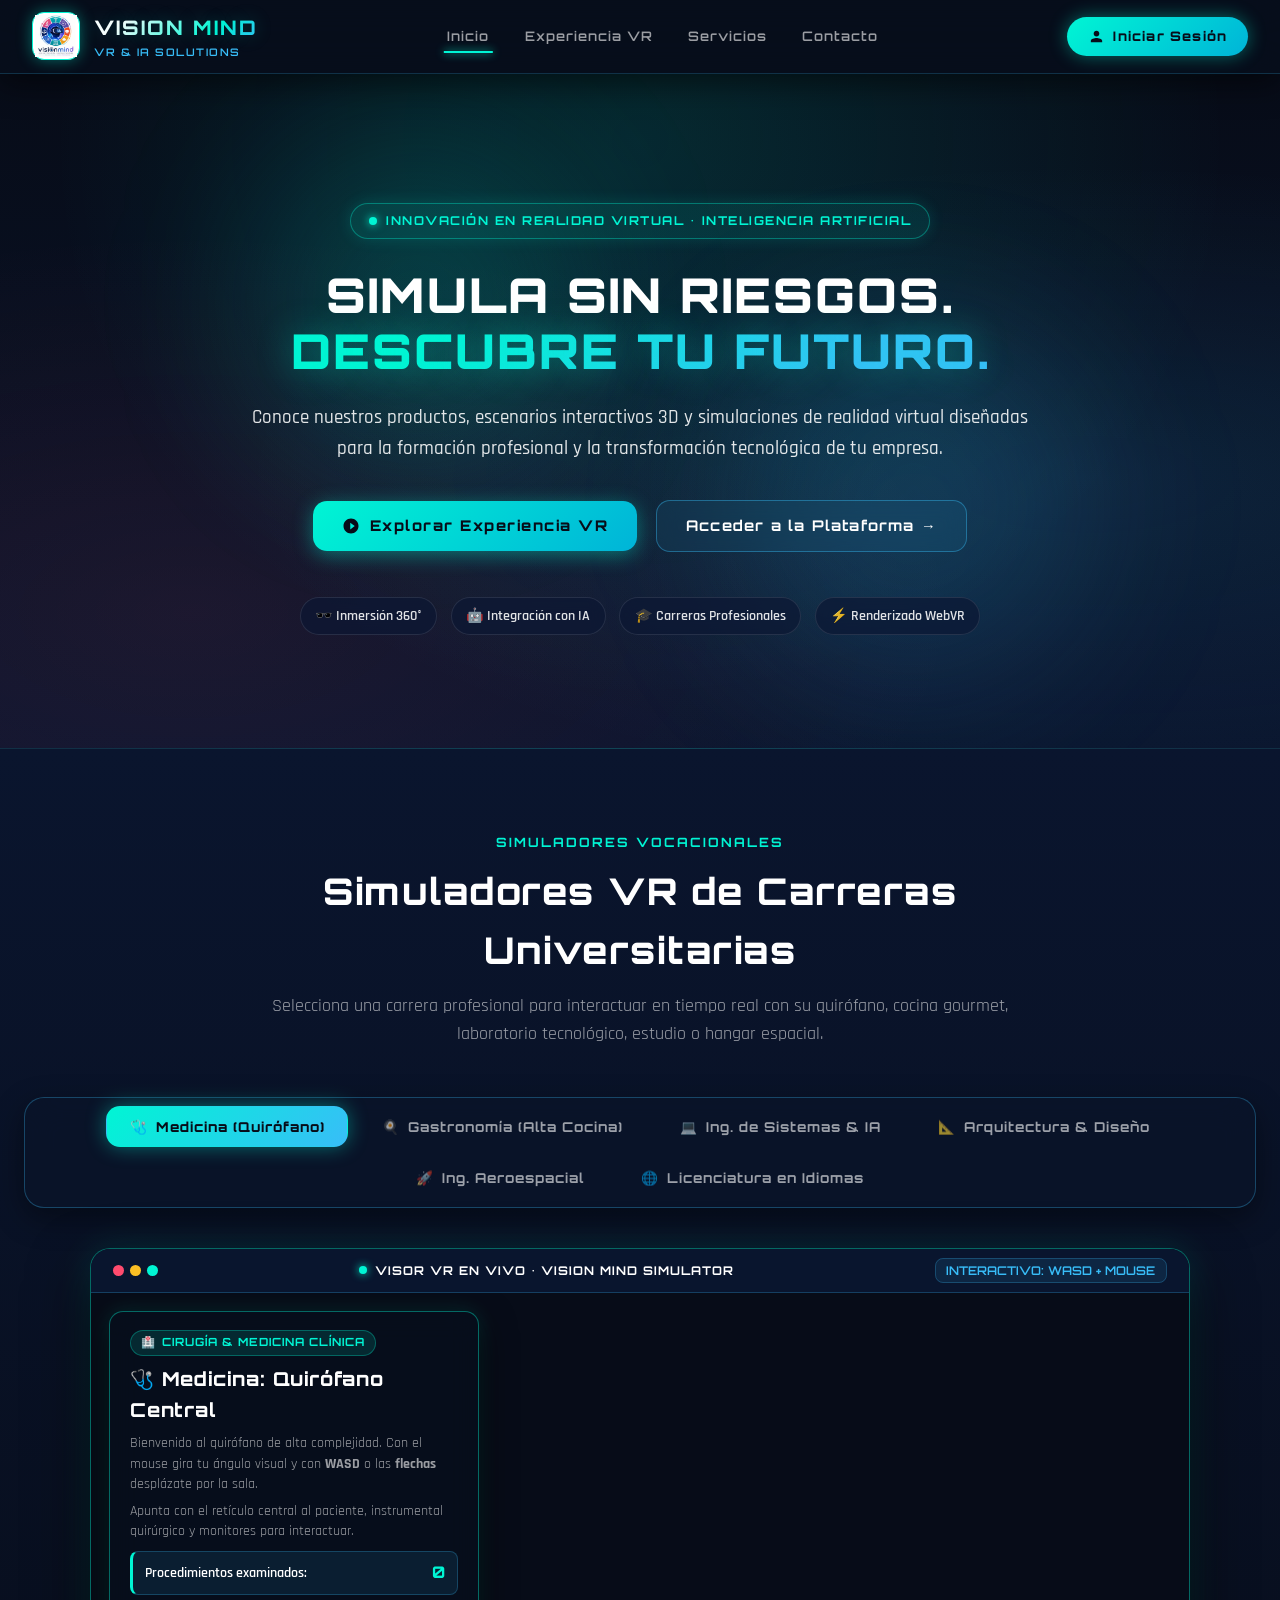
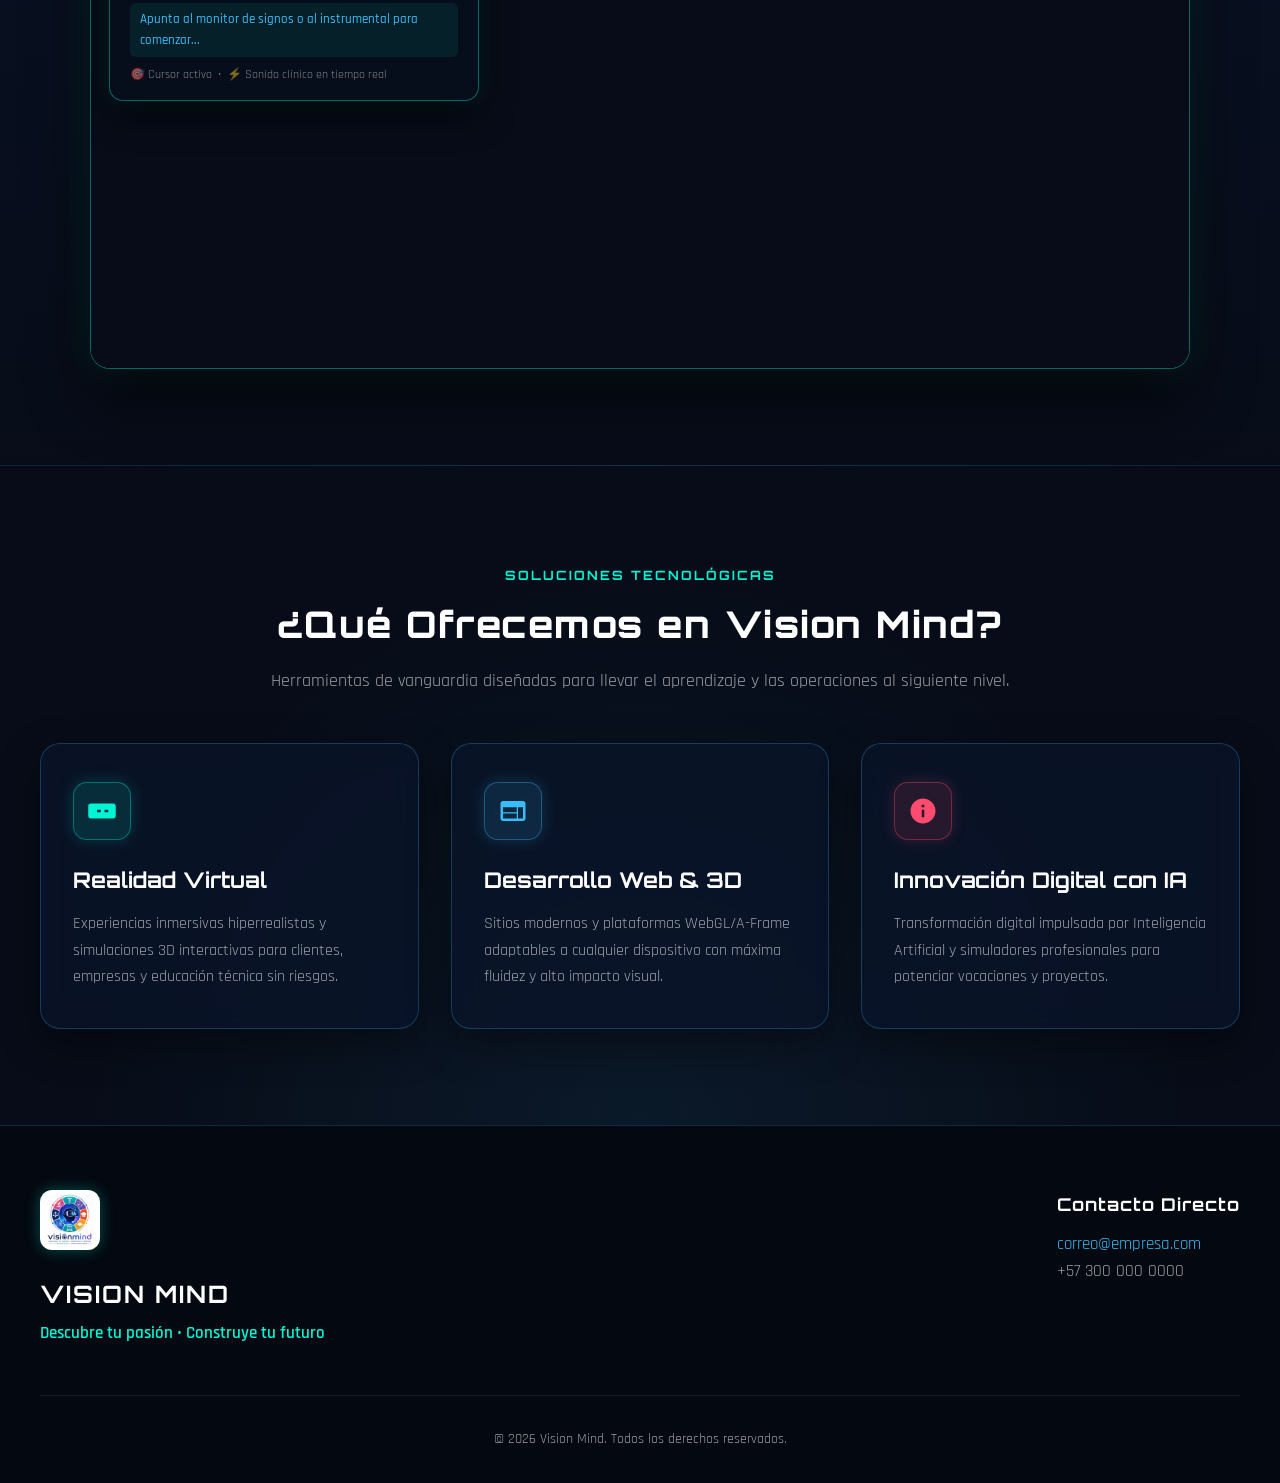
==== index.html @ ce86c636 "public" ====
<!DOCTYPE html>
<html lang="es">
<head>
  <meta charset="UTF-8">
  <meta name="viewport" content="width=device-width, initial-scale=1.0">
  <title>Vision Mind | Realidad Virtual & Soluciones Inmersivas</title>
  
  <link rel="icon" type="image/png" href="img/vision_mind_logo.png">
  <link rel="stylesheet" href="style.css">
  <script src="https://aframe.io/releases/1.5.0/aframe.min.js"></script>
  <script src="script.js" defer></script>
</head>
<body>

  <!-- Barra de Navegación y Encabezado Futurista -->
  <header class="main-header">
    <div class="nav-container">
      <!-- Identidad Corporativa -->
      <a href="#inicio" class="brand-link">
        <div class="logo-wrapper">
          <img src="img/vision_mind_logo.png" alt="Logo Vision Mind" class="header-logo">
        </div>
        <div class="brand-text">
          <span class="brand-name">VISION MIND</span>
          <span class="brand-sub">VR &amp; IA SOLUTIONS</span>
        </div>
      </a>

      <!-- Menú de Navegación -->
      <nav class="nav-menu">
        <a href="#inicio" class="nav-link active">Inicio</a>
        <a href="#vr" class="nav-link">Experiencia VR</a>
        <a href="#servicios" class="nav-link">Servicios</a>
        <a href="#contacto" class="nav-link">Contacto</a>
      </nav>

      <!-- Botón de Acceso -->
      <div class="nav-actions">
        <a href="login.html" class="btn-login-cta">
          <svg width="17" height="17" fill="currentColor" viewBox="0 0 24 24">
            <path d="M12 12c2.21 0 4-1.79 4-4s-1.79-4-4-4-4 1.79-4 4 1.79 4 4 4zm0 2c-2.67 0-8 1.34-8 4v2h16v-2c0-2.66-5.33-4-8-4z"/>
          </svg>
          Iniciar Sesión
        </a>
      </div>
    </div>
  </header>

  <!-- Sección Hero / Bienvenida Futurista -->
  <section class="hero" id="inicio">
    <div class="hero-glow-blob blob-1"></div>
    <div class="hero-glow-blob blob-2"></div>
    
    <div class="hero-content">
      <div class="hero-badge">
        <span class="badge-dot"></span>
        INNOVACIÓN EN REALIDAD VIRTUAL &bull; INTELIGENCIA ARTIFICIAL
      </div>
      
      <h1 class="hero-title">
        SIMULA SIN RIESGOS.<br>
        <span class="text-gradient">DESCUBRE TU FUTURO.</span>
      </h1>
      
      <p class="hero-desc">
        Conoce nuestros productos, escenarios interactivos 3D y simulaciones de realidad virtual diseñadas para la formación profesional y la transformación tecnológica de tu empresa.
      </p>

      <div class="hero-actions">
        <a href="#vr" class="btn-hero-primary">
          <svg width="18" height="18" fill="currentColor" viewBox="0 0 24 24">
            <path d="M12 2C6.48 2 2 6.48 2 12s4.48 10 10 10 10-4.48 10-10S17.52 2 12 2zm-1 14.5v-9l6 4.5-6 4.5z"/>
          </svg>
          Explorar Experiencia VR
        </a>
        <a href="login.html" class="btn-hero-secondary">
          Acceder a la Plataforma &rarr;
        </a>
      </div>

      <div class="hero-features-chips">
        <span class="chip">🕶️ Inmersión 360°</span>
        <span class="chip">🤖 Integración con IA</span>
        <span class="chip">🎓 Carreras Profesionales</span>
        <span class="chip">⚡ Renderizado WebVR</span>
      </div>
    </div>
  </section>

  <!-- Sección de Experiencia VR, Pestañas y Visor -->
  <section class="vr-section" id="vr">
    <div class="section-header">
      <span class="section-tag">SIMULADORES VOCACIONALES</span>
      <h2 class="section-title">Simuladores VR de Carreras Universitarias</h2>
      <p class="section-desc">Selecciona una carrera profesional para interactuar en tiempo real con su quirófano, cocina gourmet, laboratorio tecnológico, estudio o hangar espacial.</p>
    </div>

    <!-- Pestañas de Navegación 3D por Carrera -->
    <div class="tabs-container">
      <div class="tabs" role="tablist">
        <button class="tab-btn active" onclick="cargarTab('medicina.html', this)">
          <span>🩺</span> Medicina (Quirófano)
        </button>
        <button class="tab-btn" onclick="cargarTab('gastronomia.html', this)">
          <span>🍳</span> Gastronomía (Alta Cocina)
        </button>
        <button class="tab-btn" onclick="cargarTab('sistemas.html', this)">
          <span>💻</span> Ing. de Sistemas &amp; IA
        </button>
        <button class="tab-btn" onclick="cargarTab('arquitectura.html', this)">
          <span>📐</span> Arquitectura &amp; Diseño
        </button>
        <button class="tab-btn" onclick="cargarTab('aeroespacial.html', this)">
          <span>🚀</span> Ing. Aeroespacial
        </button>
        <button class="tab-btn" onclick="cargarTab('idiomas.html', this)">
          <span>🌐</span> Licenciatura en Idiomas
        </button>
      </div>
    </div>

    <!-- Marco Tecnológico del Visor VR -->
    <div class="visor-wrapper">
      <div class="visor-topbar">
        <div class="visor-dots">
          <span class="dot dot-red"></span>
          <span class="dot dot-yellow"></span>
          <span class="dot dot-green"></span>
        </div>
        <div class="visor-title">
          <span class="live-indicator"></span>
          VISOR VR EN VIVO &bull; VISION MIND SIMULATOR
        </div>
        <div class="visor-controls">
          <span class="visor-badge">INTERACTIVO: WASD + MOUSE</span>
        </div>
      </div>
      <iframe id="visor" src="medicina.html" title="Simulador VR de Carreras Profesionales - Vision Mind"></iframe>
    </div>
  </section>

  <!-- Sección de Servicios -->
  <section class="servicios" id="servicios">
    <div class="section-header">
      <span class="section-tag">SOLUCIONES TECNOLÓGICAS</span>
      <h2 class="section-title">¿Qué Ofrecemos en Vision Mind?</h2>
      <p class="section-desc">Herramientas de vanguardia diseñadas para llevar el aprendizaje y las operaciones al siguiente nivel.</p>
    </div>

    <div class="cards-grid">
      <div class="service-card">
        <div class="card-icon-frame icon-aguamarina">
          <svg viewBox="0 0 24 24" width="30" height="30" fill="currentColor">
            <path d="M21 6H3c-1.1 0-2 .9-2 2v8c0 1.1.9 2 2 2h18c1.1 0 2-.9 2-2V8c0-1.1-.9-2-2-2zm-10 7H8v-2h3v2zm6 0h-3v-2h3v2z"/>
          </svg>
        </div>
        <h3>Realidad Virtual</h3>
        <p>Experiencias inmersivas hiperrealistas y simulaciones 3D interactivas para clientes, empresas y educación técnica sin riesgos.</p>
      </div>

      <div class="service-card">
        <div class="card-icon-frame icon-blue">
          <svg viewBox="0 0 24 24" width="30" height="30" fill="currentColor">
            <path d="M20 4H4c-1.1 0-1.99.9-1.99 2L2 18c0 1.1.9 2 2 2h16c1.1 0 2-.9 2-2V6c0-1.1-.9-2-2-2zm-5 14H4v-4h11v4zm0-5H4V9h11v4zm5 5h-4V9h4v9z"/>
          </svg>
        </div>
        <h3>Desarrollo Web &amp; 3D</h3>
        <p>Sitios modernos y plataformas WebGL/A-Frame adaptables a cualquier dispositivo con máxima fluidez y alto impacto visual.</p>
      </div>

      <div class="service-card">
        <div class="card-icon-frame icon-red">
          <svg viewBox="0 0 24 24" width="30" height="30" fill="currentColor">
            <path d="M12 2C6.48 2 2 6.48 2 12s4.48 10 10 10 10-4.48 10-10S17.52 2 12 2zm1 15h-2v-6h2v6zm0-8h-2V7h2v2z"/>
          </svg>
        </div>
        <h3>Innovación Digital con IA</h3>
        <p>Transformación digital impulsada por Inteligencia Artificial y simuladores profesionales para potenciar vocaciones y proyectos.</p>
      </div>
    </div>
  </section>

  <!-- Pie de Página (Footer) -->
  <footer id="contacto">
    <div class="footer-container">
      <div class="footer-brand">
        <img src="img/vision_mind_logo.png" alt="Logo Vision Mind" class="footer-logo">
        <h3>VISION MIND</h3>
        <p>Descubre tu pasión &bull; Construye tu futuro</p>
      </div>
      <div class="footer-contact">
        <h4>Contacto Directo</h4>
        <p><a href="mailto:correo@empresa.com">correo@empresa.com</a></p>
        <p>+57 300 000 0000</p>
      </div>
    </div>
    <div class="footer-bottom">
      <p>&copy; 2026 Vision Mind. Todos los derechos reservados.</p>
    </div>
  </footer>

</body>
</html>
---- style.css ----
/* ==========================================================================
   VISION MIND - MODERN FUTURISTIC MAIN STYLESHEET
   Paleta: Verde Aguamarina (#00f5d4), Azulito Clarito (#38bdf8), 
           Blanco Puro (#ffffff), Rojito Neón (#ff4b6e)
   ========================================================================== */

@import url('https://fonts.googleapis.com/css2?family=Orbitron:wght@400;600;700;900&family=Rajdhani:wght@400;500;600;700&display=swap');

:root {
  /* Paleta requerida */
  --aguamarina: #00f5d4;
  --aguamarina-glow: rgba(0, 245, 212, 0.4);
  --aguamarina-subtle: rgba(0, 245, 212, 0.12);

  --azul-clarito: #38bdf8;
  --azul-glow: rgba(56, 189, 248, 0.4);
  --azul-subtle: rgba(56, 189, 248, 0.12);

  --blanco: #ffffff;
  --blanco-trans: rgba(255, 255, 255, 0.88);
  --blanco-dim: rgba(255, 255, 255, 0.6);

  --rojito: #ff4b6e;
  --rojito-glow: rgba(255, 75, 110, 0.4);

  /* Fondos Cyber-Dark */
  --bg-deep: #070c18;
  --bg-darker: #040810;
  --bg-surface: rgba(10, 20, 42, 0.75);
  --bg-card: rgba(12, 24, 52, 0.65);
  --border-card: rgba(56, 189, 248, 0.25);

  /* Tipografías */
  --font-cyber: 'Orbitron', -apple-system, sans-serif;
  --font-body: 'Rajdhani', -apple-system, sans-serif;

  --radius-sm: 8px;
  --radius-md: 14px;
  --radius-lg: 20px;
  --radius-full: 9999px;

  --transition-normal: 0.3s cubic-bezier(0.16, 1, 0.3, 1);
}

/* Reset y Base */
*, *::before, *::after {
  margin: 0;
  padding: 0;
  box-sizing: border-box;
}

html {
  scroll-behavior: smooth;
}

body {
  background-color: var(--bg-deep);
  color: var(--blanco-trans);
  font-family: var(--font-body);
  font-size: 1.05rem;
  line-height: 1.6;
  overflow-x: hidden;
  position: relative;
}

/* ==========================================================================
   1. BARRA DE NAVEGACIÓN Y CABECERA UNIFICADA
   ========================================================================== */
.main-header {
  position: sticky;
  top: 0;
  left: 0;
  width: 100%;
  z-index: 1000;
  background: rgba(7, 14, 28, 0.88);
  backdrop-filter: blur(18px);
  -webkit-backdrop-filter: blur(18px);
  border-bottom: 1px solid rgba(56, 189, 248, 0.2);
  box-shadow: 0 10px 30px rgba(0, 0, 0, 0.5);
  padding: 0.75rem 2rem;
  transition: var(--transition-normal);
}

.nav-container {
  max-width: 1350px;
  margin: 0 auto;
  display: flex;
  justify-content: space-between;
  align-items: center;
  gap: 1.5rem;
}

/* Identidad de Marca (Izquierda) */
.brand-link {
  display: flex;
  align-items: center;
  gap: 0.9rem;
  text-decoration: none;
  transition: var(--transition-normal);
}

.brand-link:hover {
  transform: translateY(-1px);
}

.logo-wrapper {
  position: relative;
  width: 48px;
  height: 48px;
  background: #ffffff;
  border-radius: 12px;
  padding: 2px;
  display: flex;
  align-items: center;
  justify-content: center;
  border: 1.5px solid var(--aguamarina);
  box-shadow: 0 0 15px var(--aguamarina-glow);
}

.header-logo {
  width: 100%;
  height: 100%;
  object-fit: contain;
}

.brand-text {
  display: flex;
  flex-direction: column;
}

.brand-name {
  font-family: var(--font-cyber);
  font-size: 1.25rem;
  font-weight: 800;
  letter-spacing: 2px;
  background: linear-gradient(135deg, var(--blanco) 20%, var(--aguamarina) 70%, var(--azul-clarito) 100%);
  -webkit-background-clip: text;
  -webkit-text-fill-color: transparent;
  text-shadow: 0 0 18px rgba(0, 245, 212, 0.25);
}

.brand-sub {
  font-family: var(--font-cyber);
  font-size: 0.65rem;
  font-weight: 600;
  letter-spacing: 1.5px;
  color: var(--azul-clarito);
}

/* Enlaces de Navegación (Centro) */
.nav-menu {
  display: flex;
  align-items: center;
  gap: 1.8rem;
}

.nav-link {
  color: var(--blanco-dim);
  text-decoration: none;
  font-family: var(--font-cyber);
  font-size: 0.82rem;
  font-weight: 600;
  letter-spacing: 1px;
  padding: 0.4rem 0.2rem;
  position: relative;
  transition: var(--transition-normal);
}

.nav-link::after {
  content: '';
  position: absolute;
  bottom: 0;
  left: 50%;
  width: 0%;
  height: 2px;
  background: var(--aguamarina);
  box-shadow: 0 0 8px var(--aguamarina);
  transition: var(--transition-normal);
  transform: translateX(-50%);
}

.nav-link:hover {
  color: var(--blanco);
}

.nav-link:hover::after,
.nav-link.active::after {
  width: 100%;
}

/* Botón CTA Iniciar Sesión (Derecha) */
.btn-login-cta {
  display: inline-flex;
  align-items: center;
  gap: 0.55rem;
  padding: 0.55rem 1.3rem;
  background: linear-gradient(135deg, var(--aguamarina) 0%, #00b4d8 100%);
  color: #070c18 !important;
  text-decoration: none;
  font-family: var(--font-cyber);
  font-size: 0.82rem;
  font-weight: 800;
  letter-spacing: 1.2px;
  border-radius: var(--radius-full);
  box-shadow: 0 0 18px var(--aguamarina-glow);
  transition: var(--transition-normal);
}

.btn-login-cta:hover {
  transform: translateY(-2px);
  background: #ffffff;
  box-shadow: 0 0 25px rgba(255, 255, 255, 0.7), 0 0 35px var(--aguamarina);
}

/* ==========================================================================
   2. SECCIÓN HERO FUTURISTA
   ========================================================================== */
.hero {
  position: relative;
  min-height: 75vh;
  display: flex;
  align-items: center;
  justify-content: center;
  text-align: center;
  padding: 5rem 1.5rem 4rem;
  background: 
    radial-gradient(ellipse at 50% 10%, rgba(0, 245, 212, 0.12) 0%, transparent 65%),
    radial-gradient(ellipse at 85% 60%, rgba(56, 189, 248, 0.1) 0%, transparent 55%),
    radial-gradient(ellipse at 15% 80%, rgba(255, 75, 110, 0.08) 0%, transparent 50%),
    linear-gradient(180deg, #070c18 0%, #0a152e 100%);
  overflow: hidden;
  border-bottom: 1px solid rgba(56, 189, 248, 0.2);
}

.hero-glow-blob {
  position: absolute;
  border-radius: 50%;
  filter: blur(80px);
  pointer-events: none;
  z-index: 1;
}

.blob-1 {
  width: 320px;
  height: 320px;
  background: rgba(0, 245, 212, 0.15);
  top: 10%;
  left: 20%;
}

.blob-2 {
  width: 350px;
  height: 350px;
  background: rgba(56, 189, 248, 0.15);
  bottom: 10%;
  right: 15%;
}

.hero-content {
  position: relative;
  z-index: 2;
  max-width: 950px;
  margin: 0 auto;
}

/* Badge Superior */
.hero-badge {
  display: inline-flex;
  align-items: center;
  gap: 0.6rem;
  padding: 0.45rem 1.1rem;
  background: rgba(0, 245, 212, 0.08);
  border: 1px solid rgba(0, 245, 212, 0.35);
  border-radius: var(--radius-full);
  color: var(--aguamarina);
  font-family: var(--font-cyber);
  font-size: 0.76rem;
  font-weight: 700;
  letter-spacing: 1.5px;
  margin-bottom: 1.75rem;
  box-shadow: 0 0 15px rgba(0, 245, 212, 0.15);
}

.badge-dot {
  width: 8px;
  height: 8px;
  background-color: var(--aguamarina);
  border-radius: 50%;
  box-shadow: 0 0 8px var(--aguamarina);
  animation: pulse-dot 1.8s infinite ease-in-out;
}

@keyframes pulse-dot {
  0%, 100% { opacity: 1; transform: scale(1); }
  50% { opacity: 0.4; transform: scale(0.75); }
}

/* Título y Texto Hero */
.hero-title {
  font-family: var(--font-cyber);
  font-size: 3rem;
  font-weight: 900;
  line-height: 1.18;
  letter-spacing: 2px;
  color: var(--blanco);
  margin-bottom: 1.4rem;
  text-transform: uppercase;
}

.text-gradient {
  background: linear-gradient(135deg, var(--aguamarina) 20%, var(--azul-clarito) 80%);
  -webkit-background-clip: text;
  -webkit-text-fill-color: transparent;
  text-shadow: 0 0 35px var(--aguamarina-glow);
}

.hero-desc {
  max-width: 780px;
  margin: 0 auto 2.2rem;
  color: var(--blanco-trans);
  font-size: 1.18rem;
  font-weight: 500;
  line-height: 1.65;
}

/* Botones de Acción Hero */
.hero-actions {
  display: flex;
  justify-content: center;
  align-items: center;
  gap: 1.2rem;
  margin-bottom: 2.8rem;
  flex-wrap: wrap;
}

.btn-hero-primary {
  display: inline-flex;
  align-items: center;
  gap: 0.6rem;
  padding: 0.85rem 1.8rem;
  background: linear-gradient(135deg, var(--aguamarina) 0%, #00b4d8 100%);
  color: #070c18;
  text-decoration: none;
  font-family: var(--font-cyber);
  font-size: 0.92rem;
  font-weight: 800;
  letter-spacing: 1.5px;
  border-radius: var(--radius-md);
  box-shadow: 0 4px 20px rgba(0, 245, 212, 0.4);
  transition: var(--transition-normal);
}

.btn-hero-primary:hover {
  transform: translateY(-3px);
  box-shadow: 0 8px 30px var(--aguamarina-glow);
  color: #040810;
}

.btn-hero-secondary {
  display: inline-flex;
  align-items: center;
  gap: 0.5rem;
  padding: 0.85rem 1.8rem;
  background: rgba(56, 189, 248, 0.08);
  border: 1px solid rgba(56, 189, 248, 0.4);
  color: var(--blanco);
  text-decoration: none;
  font-family: var(--font-cyber);
  font-size: 0.92rem;
  font-weight: 700;
  letter-spacing: 1.2px;
  border-radius: var(--radius-md);
  backdrop-filter: blur(10px);
  transition: var(--transition-normal);
}

.btn-hero-secondary:hover {
  background: rgba(56, 189, 248, 0.2);
  border-color: var(--aguamarina);
  color: var(--aguamarina);
  box-shadow: 0 0 20px var(--azul-glow);
  transform: translateY(-3px);
}

/* Chips / Etiquetas Destacadas */
.hero-features-chips {
  display: flex;
  justify-content: center;
  gap: 0.85rem;
  flex-wrap: wrap;
}

.chip {
  padding: 0.4rem 0.9rem;
  background: rgba(12, 24, 52, 0.7);
  border: 1px solid rgba(255, 255, 255, 0.1);
  border-radius: var(--radius-full);
  font-size: 0.88rem;
  font-weight: 600;
  color: var(--blanco-trans);
  backdrop-filter: blur(8px);
}

/* ==========================================================================
   3. SECCIÓN EXPERIENCIA VR, PESTAÑAS Y VISOR IFRAME
   ========================================================================== */
.vr-section {
  padding: 5rem 1.5rem 6rem;
  background: linear-gradient(180deg, #0a152e 0%, #070c18 100%);
  position: relative;
}

/* Encabezado Común de Secciones */
.section-header {
  text-align: center;
  max-width: 800px;
  margin: 0 auto 3rem;
}

.section-tag {
  display: inline-block;
  font-family: var(--font-cyber);
  font-size: 0.8rem;
  font-weight: 700;
  letter-spacing: 2px;
  color: var(--aguamarina);
  margin-bottom: 0.6rem;
}

.section-title {
  font-family: var(--font-cyber);
  font-size: 2.3rem;
  font-weight: 800;
  letter-spacing: 1.5px;
  color: var(--blanco);
  margin-bottom: 0.8rem;
}

.section-desc {
  color: var(--blanco-dim);
  font-size: 1.1rem;
}

/* Pestañas de Navegación 3D */
.tabs-container {
  display: flex;
  justify-content: center;
  margin-bottom: 2.5rem;
}

.tabs {
  display: flex;
  flex-wrap: wrap;
  justify-content: center;
  gap: 0.65rem;
  background: rgba(10, 20, 42, 0.85);
  backdrop-filter: blur(16px);
  padding: 0.5rem;
  border-radius: var(--radius-lg);
  border: 1px solid rgba(56, 189, 248, 0.3);
  box-shadow: 0 10px 30px rgba(0, 0, 0, 0.4);
}

.tabs button,
.tabs .tab-btn {
  display: inline-flex;
  align-items: center;
  gap: 0.5rem;
  padding: 0.7rem 1.4rem;
  border: 1px solid transparent;
  background: transparent;
  color: var(--blanco-dim);
  cursor: pointer;
  font-family: var(--font-cyber);
  font-size: 0.85rem;
  font-weight: 700;
  letter-spacing: 1px;
  border-radius: var(--radius-md);
  transition: var(--transition-normal);
}

.tabs button:hover,
.tabs .tab-btn:hover {
  color: var(--blanco);
  background: rgba(56, 189, 248, 0.12);
}

.tabs button.active,
.tabs .tab-btn.active {
  background: linear-gradient(135deg, var(--aguamarina) 0%, var(--azul-clarito) 100%);
  color: #070c18;
  font-weight: 800;
  box-shadow: 0 0 20px var(--aguamarina-glow);
}

/* Marco Tecnológico para el Visor VR */
.visor-wrapper {
  max-width: 1100px;
  margin: 0 auto;
  background: #060b17;
  border-radius: var(--radius-lg);
  border: 1px solid rgba(0, 245, 212, 0.4);
  box-shadow: 
    0 25px 60px rgba(0, 0, 0, 0.7),
    0 0 35px rgba(0, 245, 212, 0.15);
  overflow: hidden;
  position: relative;
}

.visor-topbar {
  display: flex;
  justify-content: space-between;
  align-items: center;
  padding: 0.75rem 1.4rem;
  background: rgba(10, 22, 48, 0.95);
  border-bottom: 1px solid rgba(56, 189, 248, 0.25);
  font-family: var(--font-cyber);
  font-size: 0.75rem;
}

.visor-dots {
  display: flex;
  gap: 6px;
}

.visor-dots .dot {
  width: 11px;
  height: 11px;
  border-radius: 50%;
}

.dot-red { background-color: var(--rojito); }
.dot-yellow { background-color: #fbbf24; }
.dot-green { background-color: var(--aguamarina); }

.visor-title {
  display: flex;
  align-items: center;
  gap: 0.5rem;
  color: var(--blanco);
  font-weight: 700;
  letter-spacing: 1px;
}

.live-indicator {
  width: 8px;
  height: 8px;
  border-radius: 50%;
  background-color: var(--aguamarina);
  box-shadow: 0 0 8px var(--aguamarina);
  animation: pulse-dot 1.5s infinite;
}

.visor-badge {
  color: var(--azul-clarito);
  font-weight: 600;
  background: rgba(56, 189, 248, 0.1);
  padding: 0.25rem 0.65rem;
  border-radius: var(--radius-sm);
  border: 1px solid rgba(56, 189, 248, 0.25);
}

#visor {
  width: 100%;
  height: 75vh;
  min-height: 550px;
  border: none;
  display: block;
  background: #000000;
}

/* ==========================================================================
   4. SECCIÓN SERVICIOS
   ========================================================================== */
.servicios {
  padding: 6rem 1.5rem;
  background: 
    radial-gradient(circle at 50% 100%, rgba(56, 189, 248, 0.08) 0%, transparent 60%),
    var(--bg-deep);
  border-top: 1px solid rgba(56, 189, 248, 0.15);
}

.cards-grid {
  max-width: 1200px;
  margin: 0 auto;
  display: grid;
  grid-template-columns: repeat(auto-fit, minmax(310px, 1fr));
  gap: 2rem;
}

.service-card {
  background: var(--bg-surface);
  backdrop-filter: blur(16px);
  -webkit-backdrop-filter: blur(16px);
  border: 1px solid var(--border-card);
  border-radius: var(--radius-lg);
  padding: 2.4rem 2rem;
  box-shadow: 0 15px 40px rgba(0, 0, 0, 0.4);
  transition: var(--transition-normal);
  position: relative;
  overflow: hidden;
}

.service-card::before {
  content: '';
  position: absolute;
  top: 0;
  left: 0;
  width: 100%;
  height: 3px;
  background: linear-gradient(90deg, transparent, var(--aguamarina), transparent);
  opacity: 0;
  transition: var(--transition-normal);
}

.service-card:hover {
  transform: translateY(-6px);
  border-color: var(--aguamarina);
  box-shadow: 0 20px 50px rgba(0, 0, 0, 0.6), 0 0 25px var(--aguamarina-glow);
}

.service-card:hover::before {
  opacity: 1;
}

.card-icon-frame {
  width: 58px;
  height: 58px;
  border-radius: var(--radius-md);
  display: flex;
  align-items: center;
  justify-content: center;
  margin-bottom: 1.4rem;
}

.icon-aguamarina {
  background: rgba(0, 245, 212, 0.12);
  color: var(--aguamarina);
  border: 1px solid rgba(0, 245, 212, 0.35);
  box-shadow: 0 0 15px rgba(0, 245, 212, 0.2);
}

.icon-blue {
  background: rgba(56, 189, 248, 0.12);
  color: var(--azul-clarito);
  border: 1px solid rgba(56, 189, 248, 0.35);
  box-shadow: 0 0 15px rgba(56, 189, 248, 0.2);
}

.icon-red {
  background: rgba(255, 75, 110, 0.12);
  color: var(--rojito);
  border: 1px solid rgba(255, 75, 110, 0.35);
  box-shadow: 0 0 15px rgba(255, 75, 110, 0.2);
}

.service-card h3 {
  font-family: var(--font-cyber);
  font-size: 1.35rem;
  color: var(--blanco);
  margin-bottom: 0.9rem;
}

.service-card p {
  color: var(--blanco-dim);
  font-size: 1.02rem;
  line-height: 1.6;
}

/* ==========================================================================
   5. PIE DE PÁGINA (FOOTER)
   ========================================================================== */
footer {
  background: #040810;
  border-top: 1px solid rgba(56, 189, 248, 0.2);
  padding: 4rem 1.5rem 2rem;
  color: var(--blanco-dim);
}

.footer-container {
  max-width: 1200px;
  margin: 0 auto 3rem;
  display: flex;
  justify-content: space-between;
  align-items: flex-start;
  flex-wrap: wrap;
  gap: 2.5rem;
}

.footer-brand {
  max-width: 400px;
}

.footer-logo {
  width: 60px;
  height: 60px;
  background: #ffffff;
  border-radius: 12px;
  padding: 4px;
  margin-bottom: 1rem;
  box-shadow: 0 0 15px rgba(0, 245, 212, 0.3);
}

.footer-brand h3 {
  font-family: var(--font-cyber);
  font-size: 1.5rem;
  color: var(--blanco);
  letter-spacing: 2px;
  margin-bottom: 0.4rem;
}

.footer-brand p {
  color: var(--aguamarina);
  font-weight: 600;
}

.footer-contact h4 {
  font-family: var(--font-cyber);
  font-size: 1.1rem;
  color: var(--blanco);
  letter-spacing: 1px;
  margin-bottom: 0.8rem;
}

.footer-contact a {
  color: var(--azul-clarito);
  text-decoration: none;
  transition: var(--transition-normal);
}

.footer-contact a:hover {
  color: var(--aguamarina);
  text-shadow: 0 0 8px var(--aguamarina);
}

.footer-bottom {
  max-width: 1200px;
  margin: 0 auto;
  padding-top: 2rem;
  border-top: 1px solid rgba(255, 255, 255, 0.08);
  text-align: center;
  font-size: 0.9rem;
}

/* ==========================================================================
   6. RESPONSIVE DESIGN
   ========================================================================== */
@media (max-width: 900px) {
  .hero-title {
    font-size: 2.3rem;
  }
  
  .nav-menu {
    display: none; /* Oculto o condensado en móviles */
  }

  .main-header {
    padding: 0.75rem 1.2rem;
  }

  #visor {
    height: 60vh;
    min-height: 420px;
  }
}

@media (max-width: 600px) {
  .hero {
    padding: 4rem 1.2rem 3rem;
  }

  .hero-title {
    font-size: 1.85rem;
  }

  .hero-desc {
    font-size: 1.02rem;
  }

  .tabs button,
  .tabs .tab-btn {
    padding: 0.55rem 0.9rem;
    font-size: 0.78rem;
  }

  .section-title {
    font-size: 1.75rem;
  }

  .footer-container {
    flex-direction: column;
  }
}

/* ==========================================================================
   7. INTERFAZ HUD & PANELES PARA SIMULADORES VR (A-FRAME)
   ========================================================================== */
.panel {
  position: absolute;
  top: 18px;
  left: 18px;
  z-index: 99999;
  background: rgba(7, 14, 28, 0.88);
  backdrop-filter: blur(14px);
  -webkit-backdrop-filter: blur(14px);
  border: 1px solid rgba(0, 245, 212, 0.4);
  box-shadow: 0 12px 35px rgba(0, 0, 0, 0.7), 0 0 20px rgba(0, 245, 212, 0.15);
  border-radius: 14px;
  padding: 16px 20px;
  max-width: 370px;
  color: var(--blanco);
  font-family: var(--font-body);
  pointer-events: auto;
  user-select: none;
  animation: fadeInPanel 0.5s ease-out;
}

@keyframes fadeInPanel {
  from { opacity: 0; transform: translateY(-10px); }
  to { opacity: 1; transform: translateY(0); }
}

.panel-header-badge {
  display: inline-flex;
  align-items: center;
  gap: 6px;
  padding: 3px 10px;
  background: rgba(0, 245, 212, 0.12);
  border: 1px solid rgba(0, 245, 212, 0.3);
  border-radius: 20px;
  font-family: var(--font-cyber);
  font-size: 0.7rem;
  font-weight: 700;
  letter-spacing: 1px;
  color: var(--aguamarina);
  margin-bottom: 8px;
}

.panel h2 {
  font-family: var(--font-cyber);
  font-size: 1.2rem;
  font-weight: 800;
  letter-spacing: 0.8px;
  color: var(--blanco);
  margin-bottom: 8px;
  display: flex;
  align-items: center;
  gap: 8px;
}

.panel p {
  font-size: 0.88rem;
  line-height: 1.45;
  color: var(--blanco-dim);
  margin-bottom: 6px;
}

.panel .panel-stat {
  margin-top: 10px;
  padding: 8px 12px;
  background: rgba(56, 189, 248, 0.1);
  border: 1px solid rgba(56, 189, 248, 0.25);
  border-left: 3px solid var(--aguamarina);
  border-radius: var(--radius-sm);
  font-size: 0.86rem;
  font-weight: 600;
  color: var(--blanco);
  display: flex;
  justify-content: space-between;
  align-items: center;
}

.panel .panel-stat span#contador {
  color: var(--aguamarina);
  font-family: var(--font-cyber);
  font-weight: 800;
  font-size: 1rem;
}

.panel .hud-feedback {
  margin-top: 8px;
  padding: 6px 10px;
  background: rgba(0, 245, 212, 0.08);
  border-radius: 6px;
  font-size: 0.82rem;
  color: var(--azul-clarito);
  font-weight: 500;
  min-height: 28px;
  display: flex;
  align-items: center;
  transition: all 0.3s ease;
}

.panel-controls-hint {
  margin-top: 8px;
  font-size: 0.75rem;
  color: rgba(255, 255, 255, 0.5);
  display: flex;
  align-items: center;
  gap: 6px;
}

@media (max-width: 600px) {
  .panel {
    top: 10px;
    left: 10px;
    right: 10px;
    max-width: none;
    padding: 12px 14px;
  }
  .panel h2 {
    font-size: 1rem;
  }
  .panel p {
    font-size: 0.78rem;
  }
}
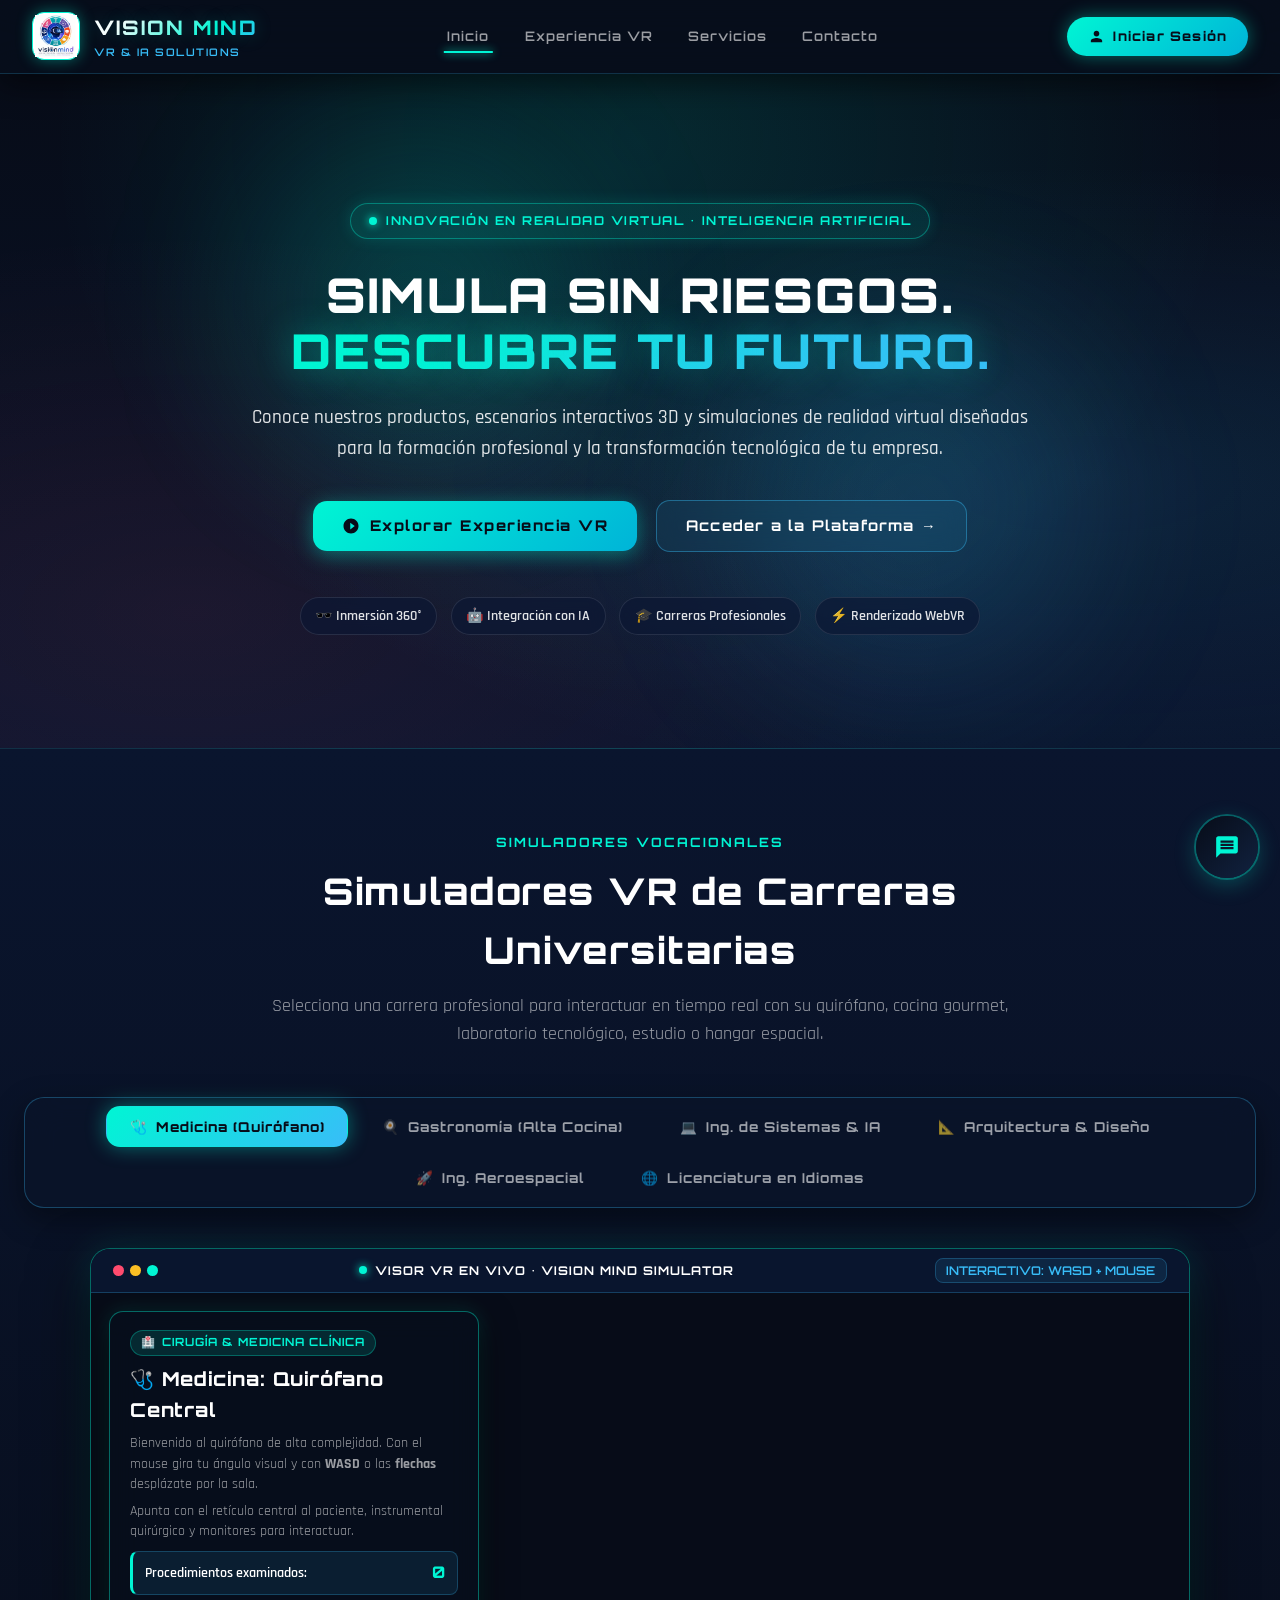
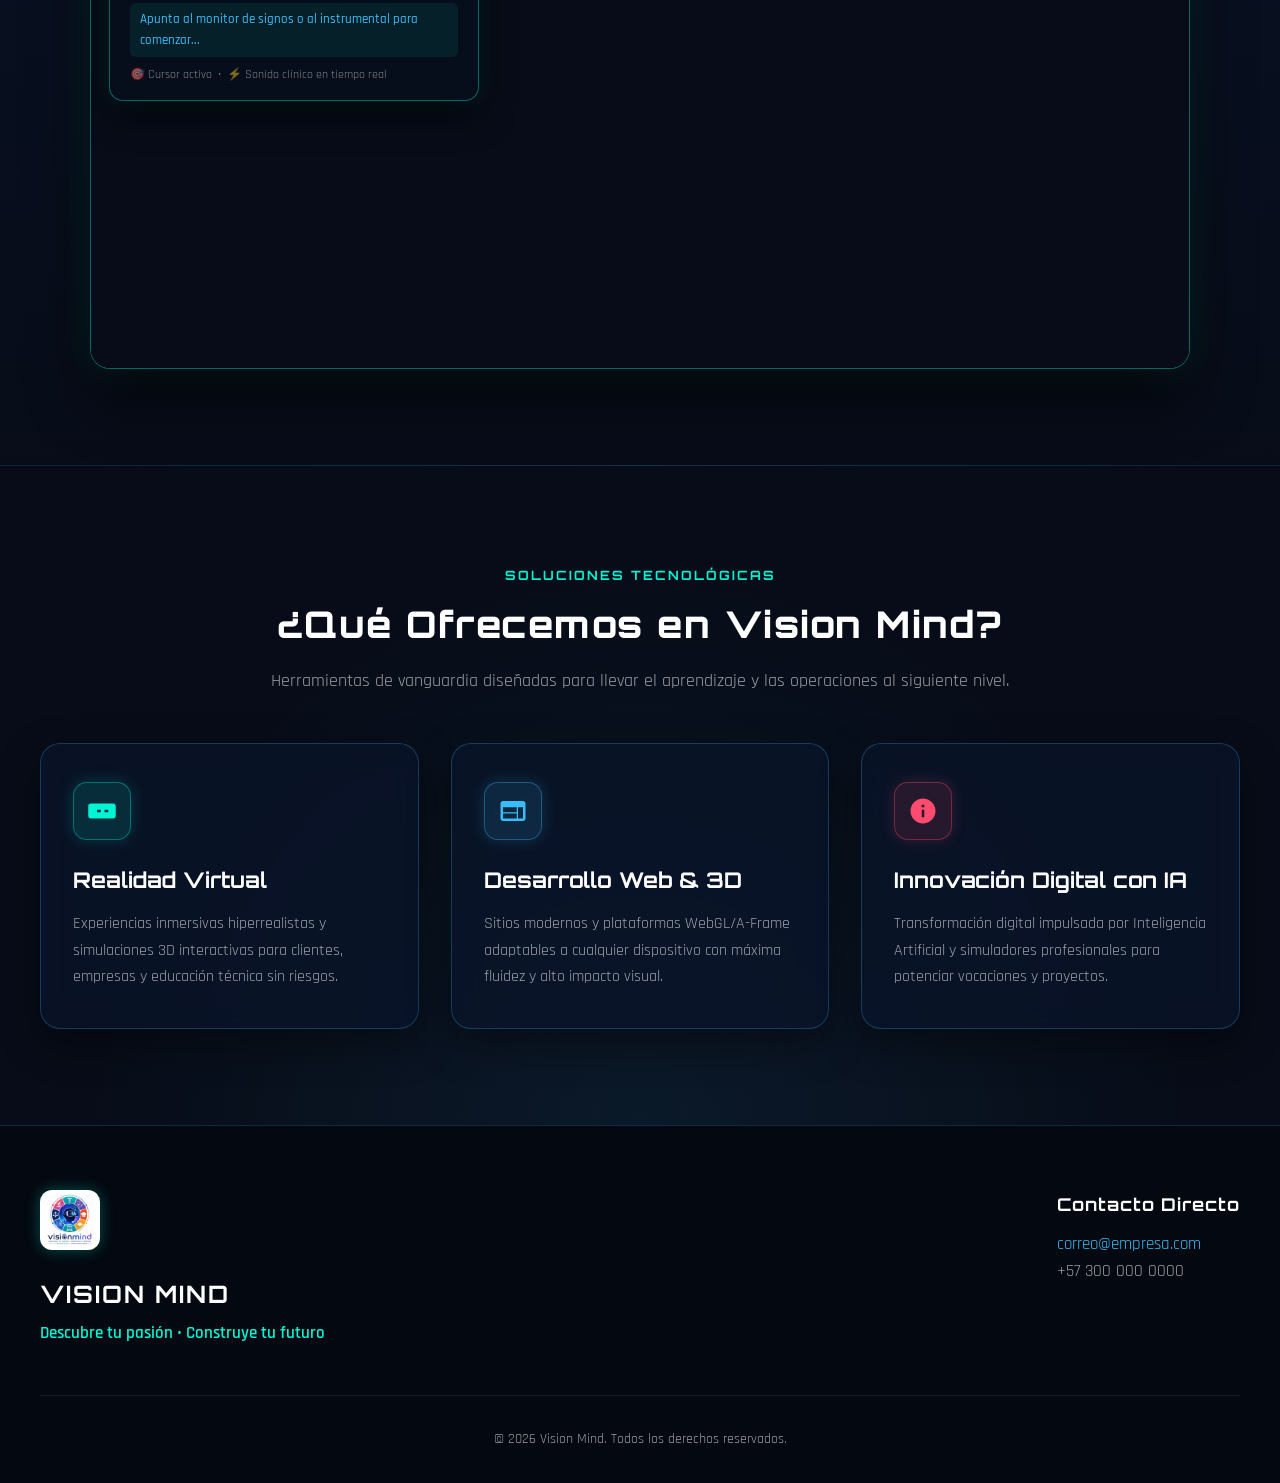
==== commit 02a07846: "Vincular estilos y scripts del chatbot Nexus en index.html" ====
--- a/index.html
+++ b/index.html
@@ -7,6 +7,7 @@
   
   <link rel="icon" type="image/png" href="img/vision_mind_logo.png">
   <link rel="stylesheet" href="style.css">
+  <link rel="stylesheet" href="chatbot.css">
   <script src="https://aframe.io/releases/1.5.0/aframe.min.js"></script>
   <script src="script.js" defer></script>
 </head>
@@ -199,5 +200,8 @@
     </div>
   </footer>
 
+  <!-- IA Chatbot Nexus — Vision Mind -->
+  <script src="conocimiento.js"></script>
+  <script src="chatbot.js"></script>
 </body>
 </html>
--- a/style.css
+++ b/style.css
@@ -914,4 +914,304 @@
   .panel p {
     font-size: 0.78rem;
   }
-}+}
+/* =====================================================
+   VISION MIND — ESTILOS DEL CHATBOT NEXUS
+   Colores de la marca editables en las primeras líneas.
+   ===================================================== */
+
+.cb {
+  /* ── Paleta Vision Mind ── */
+  --cb-oscuro:    #070c18;       /* Fondo cabecera y toggle  */
+  --cb-medio:     #0a1a2e;       /* Fondo avatar             */
+  --cb-acento:    #00f5d4;       /* Verde aguamarina         */
+  --cb-acento2:   #38bdf8;       /* Azul clarito             */
+  --cb-fondo:     #f0f7ff;       /* Fondo del chat           */
+  --cb-usuario:   #0a1a2e;       /* Burbuja usuario          */
+  --cb-bot-bg:    #ffffff;       /* Burbuja bot              */
+  --cb-sombra:    rgba(0,245,212,0.25);
+
+  font-family: 'Rajdhani', Arial, sans-serif;
+  position: fixed;
+  right: 22px;
+  bottom: 22px;
+  z-index: 9999;
+}
+
+/* ── Botón flotante toggle ── */
+.cb-toggle {
+  width: 62px;
+  height: 62px;
+  border-radius: 50%;
+  border: none;
+  cursor: pointer;
+  background: linear-gradient(135deg, var(--cb-oscuro) 0%, #112240 100%);
+  color: var(--cb-acento);
+  box-shadow: 0 6px 22px var(--cb-sombra), 0 0 0 2px rgba(0,245,212,0.3);
+  display: grid;
+  place-items: center;
+  transition: transform 0.22s, box-shadow 0.22s;
+}
+.cb-toggle:hover {
+  transform: scale(1.08) translateY(-2px);
+  box-shadow: 0 10px 30px var(--cb-sombra), 0 0 0 3px var(--cb-acento);
+}
+.cb.cb-abierto .cb-toggle { display: none; }
+
+/* ── Ventana principal ── */
+.cb-ventana {
+  display: none;
+  flex-direction: column;
+  width: 370px;
+  height: 540px;
+  max-height: calc(100dvh - 40px);
+  background: var(--cb-fondo);
+  border-radius: 18px;
+  border: 1px solid rgba(0, 245, 212, 0.35);
+  box-shadow:
+    0 12px 48px rgba(0,0,0,0.45),
+    0 0 30px var(--cb-sombra);
+  overflow: hidden;
+  animation: cb-entrar 0.26s ease both;
+}
+.cb.cb-abierto .cb-ventana { display: flex; }
+
+@keyframes cb-entrar {
+  from { opacity: 0; transform: translateY(16px) scale(0.97); }
+  to   { opacity: 1; transform: translateY(0) scale(1); }
+}
+
+/* ── Cabecera ── */
+.cb-cabecera {
+  display: flex;
+  align-items: center;
+  gap: 11px;
+  padding: 14px 16px;
+  background: linear-gradient(135deg, var(--cb-oscuro) 0%, #0d1f3c 100%);
+  color: white;
+  position: relative;
+  border-bottom: 1px solid rgba(0,245,212,0.2);
+}
+.cb-cabecera strong {
+  display: block;
+  font-size: 15px;
+  font-weight: 700;
+  letter-spacing: 0.5px;
+  color: #ffffff;
+}
+.cb-cabecera small {
+  font-size: 12px;
+  color: var(--cb-acento);
+  font-weight: 600;
+}
+.cb-avatar {
+  width: 40px;
+  height: 40px;
+  border-radius: 50%;
+  background: var(--cb-medio);
+  border: 2px solid var(--cb-acento);
+  display: grid;
+  place-items: center;
+  font-size: 20px;
+  flex-shrink: 0;
+  box-shadow: 0 0 10px rgba(0,245,212,0.4);
+}
+.cb-cerrar {
+  position: absolute;
+  right: 14px;
+  top: 50%;
+  transform: translateY(-50%);
+  background: transparent;
+  border: none;
+  color: rgba(255,255,255,0.6);
+  font-size: 18px;
+  cursor: pointer;
+  padding: 4px 6px;
+  border-radius: 6px;
+  line-height: 1;
+  transition: color 0.2s, background 0.2s;
+}
+.cb-cerrar:hover {
+  color: var(--cb-acento);
+  background: rgba(0,245,212,0.1);
+}
+
+/* ── Lista de mensajes ── */
+.cb-lista {
+  flex: 1;
+  overflow-y: auto;
+  padding: 16px 14px 8px;
+  display: flex;
+  flex-direction: column;
+  gap: 10px;
+  list-style: none;
+  scroll-behavior: smooth;
+}
+.cb-lista::-webkit-scrollbar { width: 4px; }
+.cb-lista::-webkit-scrollbar-track { background: transparent; }
+.cb-lista::-webkit-scrollbar-thumb {
+  background: rgba(0,245,212,0.3);
+  border-radius: 4px;
+}
+
+/* ── Burbujas de mensajes ── */
+.cb-msg {
+  max-width: 85%;
+  padding: 10px 13px;
+  border-radius: 14px;
+  font-size: 14.5px;
+  line-height: 1.55;
+  word-break: break-word;
+}
+.cb-msg.cb-usuario {
+  align-self: flex-end;
+  background: linear-gradient(135deg, var(--cb-usuario) 0%, #112240 100%);
+  color: #ffffff;
+  border-bottom-right-radius: 4px;
+  box-shadow: 0 2px 10px rgba(10,26,46,0.35);
+}
+.cb-msg.cb-bot {
+  align-self: flex-start;
+  background: var(--cb-bot-bg);
+  color: #1a2030;
+  border-bottom-left-radius: 4px;
+  box-shadow: 0 2px 12px rgba(0,0,0,0.1);
+  border: 1px solid rgba(0,245,212,0.15);
+}
+.cb-msg.cb-bot strong { color: var(--cb-oscuro); }
+.cb-msg.cb-bot em { color: #38bdf8; font-style: normal; }
+
+/* ── Botón de acción dentro del bot ── */
+.cb-accion {
+  display: inline-block;
+  margin-top: 9px;
+  padding: 7px 14px;
+  background: linear-gradient(135deg, var(--cb-acento) 0%, var(--cb-acento2) 100%);
+  color: var(--cb-oscuro) !important;
+  font-size: 13px;
+  font-weight: 800;
+  border-radius: 9999px;
+  text-decoration: none;
+  letter-spacing: 0.3px;
+  transition: transform 0.18s, box-shadow 0.18s;
+  box-shadow: 0 3px 12px rgba(0,245,212,0.3);
+}
+.cb-accion:hover {
+  transform: translateY(-2px);
+  box-shadow: 0 6px 18px rgba(0,245,212,0.45);
+}
+
+/* ── Chips de sugerencias ── */
+.cb-chips {
+  display: flex;
+  flex-wrap: wrap;
+  gap: 7px;
+  padding: 4px 14px 10px;
+}
+.cb-chips button {
+  padding: 6px 13px;
+  background: rgba(0,245,212,0.08);
+  border: 1px solid rgba(0,245,212,0.4);
+  border-radius: 9999px;
+  color: #0a1a2e;
+  font-size: 13px;
+  font-weight: 600;
+  cursor: pointer;
+  transition: background 0.18s, border-color 0.18s, color 0.18s;
+}
+.cb-chips button:hover {
+  background: var(--cb-acento);
+  border-color: var(--cb-acento);
+  color: var(--cb-oscuro);
+}
+
+/* ── Animación "escribiendo" ── */
+.cb-puntos {
+  display: inline-flex;
+  gap: 4px;
+  align-items: center;
+  height: 18px;
+}
+.cb-puntos i {
+  display: block;
+  width: 7px;
+  height: 7px;
+  border-radius: 50%;
+  background: var(--cb-acento);
+  animation: cb-bounce 1s infinite ease-in-out;
+  font-style: normal;
+}
+.cb-puntos i:nth-child(2) { animation-delay: 0.18s; }
+.cb-puntos i:nth-child(3) { animation-delay: 0.36s; }
+
+@keyframes cb-bounce {
+  0%, 80%, 100% { transform: translateY(0); opacity: 0.5; }
+  40%           { transform: translateY(-6px); opacity: 1; }
+}
+
+/* ── Burbuja especial para "escribiendo..." ── */
+.cb-msg.cb-escribiendo {
+  background: rgba(255,255,255,0.7);
+  border: 1px dashed rgba(0,245,212,0.3);
+  padding: 10px 16px;
+}
+
+/* ── Formulario / Input ── */
+.cb-form {
+  display: flex;
+  align-items: center;
+  gap: 8px;
+  padding: 10px 12px 12px;
+  background: #ffffff;
+  border-top: 1px solid rgba(0,245,212,0.2);
+}
+.cb-input {
+  flex: 1;
+  border: 1.5px solid rgba(0,245,212,0.25);
+  border-radius: 12px;
+  padding: 10px 14px;
+  font-family: inherit;
+  font-size: 14px;
+  background: var(--cb-fondo);
+  color: #1a2030;
+  outline: none;
+  transition: border-color 0.2s, box-shadow 0.2s;
+}
+.cb-input:focus {
+  border-color: var(--cb-acento);
+  box-shadow: 0 0 0 3px rgba(0,245,212,0.15);
+}
+.cb-input::placeholder { color: #8fa0b0; }
+
+.cb-enviar {
+  width: 42px;
+  height: 42px;
+  flex-shrink: 0;
+  border: none;
+  border-radius: 12px;
+  background: linear-gradient(135deg, var(--cb-oscuro) 0%, #112240 100%);
+  color: var(--cb-acento);
+  cursor: pointer;
+  display: grid;
+  place-items: center;
+  transition: transform 0.18s, box-shadow 0.18s;
+  box-shadow: 0 3px 10px rgba(0,245,212,0.2);
+}
+.cb-enviar:hover {
+  transform: scale(1.08);
+  box-shadow: 0 5px 16px rgba(0,245,212,0.35);
+}
+
+/* ── Responsive Mobile ── */
+@media (max-width: 480px) {
+  .cb {
+    right: 12px;
+    bottom: 12px;
+  }
+  .cb-ventana {
+    width: calc(100vw - 24px);
+    height: calc(100dvh - 80px);
+    border-radius: 14px;
+  }
+}
+
--- a/chatbot.css
+++ b/chatbot.css
@@ -0,0 +1,299 @@
+/* =====================================================
+   VISION MIND — ESTILOS DEL CHATBOT NEXUS
+   Colores de la marca editables en las primeras líneas.
+   ===================================================== */
+
+.cb {
+  /* ── Paleta Vision Mind ── */
+  --cb-oscuro:    #070c18;       /* Fondo cabecera y toggle  */
+  --cb-medio:     #0a1a2e;       /* Fondo avatar             */
+  --cb-acento:    #00f5d4;       /* Verde aguamarina         */
+  --cb-acento2:   #38bdf8;       /* Azul clarito             */
+  --cb-fondo:     #f0f7ff;       /* Fondo del chat           */
+  --cb-usuario:   #0a1a2e;       /* Burbuja usuario          */
+  --cb-bot-bg:    #ffffff;       /* Burbuja bot              */
+  --cb-sombra:    rgba(0,245,212,0.25);
+
+  font-family: 'Rajdhani', Arial, sans-serif;
+  position: fixed;
+  right: 22px;
+  bottom: 22px;
+  z-index: 9999;
+}
+
+/* ── Botón flotante toggle ── */
+.cb-toggle {
+  width: 62px;
+  height: 62px;
+  border-radius: 50%;
+  border: none;
+  cursor: pointer;
+  background: linear-gradient(135deg, var(--cb-oscuro) 0%, #112240 100%);
+  color: var(--cb-acento);
+  box-shadow: 0 6px 22px var(--cb-sombra), 0 0 0 2px rgba(0,245,212,0.3);
+  display: grid;
+  place-items: center;
+  transition: transform 0.22s, box-shadow 0.22s;
+}
+.cb-toggle:hover {
+  transform: scale(1.08) translateY(-2px);
+  box-shadow: 0 10px 30px var(--cb-sombra), 0 0 0 3px var(--cb-acento);
+}
+.cb.cb-abierto .cb-toggle { display: none; }
+
+/* ── Ventana principal ── */
+.cb-ventana {
+  display: none;
+  flex-direction: column;
+  width: 370px;
+  height: 540px;
+  max-height: calc(100dvh - 40px);
+  background: var(--cb-fondo);
+  border-radius: 18px;
+  border: 1px solid rgba(0, 245, 212, 0.35);
+  box-shadow:
+    0 12px 48px rgba(0,0,0,0.45),
+    0 0 30px var(--cb-sombra);
+  overflow: hidden;
+  animation: cb-entrar 0.26s ease both;
+}
+.cb.cb-abierto .cb-ventana { display: flex; }
+
+@keyframes cb-entrar {
+  from { opacity: 0; transform: translateY(16px) scale(0.97); }
+  to   { opacity: 1; transform: translateY(0) scale(1); }
+}
+
+/* ── Cabecera ── */
+.cb-cabecera {
+  display: flex;
+  align-items: center;
+  gap: 11px;
+  padding: 14px 16px;
+  background: linear-gradient(135deg, var(--cb-oscuro) 0%, #0d1f3c 100%);
+  color: white;
+  position: relative;
+  border-bottom: 1px solid rgba(0,245,212,0.2);
+}
+.cb-cabecera strong {
+  display: block;
+  font-size: 15px;
+  font-weight: 700;
+  letter-spacing: 0.5px;
+  color: #ffffff;
+}
+.cb-cabecera small {
+  font-size: 12px;
+  color: var(--cb-acento);
+  font-weight: 600;
+}
+.cb-avatar {
+  width: 40px;
+  height: 40px;
+  border-radius: 50%;
+  background: var(--cb-medio);
+  border: 2px solid var(--cb-acento);
+  display: grid;
+  place-items: center;
+  font-size: 20px;
+  flex-shrink: 0;
+  box-shadow: 0 0 10px rgba(0,245,212,0.4);
+}
+.cb-cerrar {
+  position: absolute;
+  right: 14px;
+  top: 50%;
+  transform: translateY(-50%);
+  background: transparent;
+  border: none;
+  color: rgba(255,255,255,0.6);
+  font-size: 18px;
+  cursor: pointer;
+  padding: 4px 6px;
+  border-radius: 6px;
+  line-height: 1;
+  transition: color 0.2s, background 0.2s;
+}
+.cb-cerrar:hover {
+  color: var(--cb-acento);
+  background: rgba(0,245,212,0.1);
+}
+
+/* ── Lista de mensajes ── */
+.cb-lista {
+  flex: 1;
+  overflow-y: auto;
+  padding: 16px 14px 8px;
+  display: flex;
+  flex-direction: column;
+  gap: 10px;
+  list-style: none;
+  scroll-behavior: smooth;
+}
+.cb-lista::-webkit-scrollbar { width: 4px; }
+.cb-lista::-webkit-scrollbar-track { background: transparent; }
+.cb-lista::-webkit-scrollbar-thumb {
+  background: rgba(0,245,212,0.3);
+  border-radius: 4px;
+}
+
+/* ── Burbujas de mensajes ── */
+.cb-msg {
+  max-width: 85%;
+  padding: 10px 13px;
+  border-radius: 14px;
+  font-size: 14.5px;
+  line-height: 1.55;
+  word-break: break-word;
+}
+.cb-msg.cb-usuario {
+  align-self: flex-end;
+  background: linear-gradient(135deg, var(--cb-usuario) 0%, #112240 100%);
+  color: #ffffff;
+  border-bottom-right-radius: 4px;
+  box-shadow: 0 2px 10px rgba(10,26,46,0.35);
+}
+.cb-msg.cb-bot {
+  align-self: flex-start;
+  background: var(--cb-bot-bg);
+  color: #1a2030;
+  border-bottom-left-radius: 4px;
+  box-shadow: 0 2px 12px rgba(0,0,0,0.1);
+  border: 1px solid rgba(0,245,212,0.15);
+}
+.cb-msg.cb-bot strong { color: var(--cb-oscuro); }
+.cb-msg.cb-bot em { color: #38bdf8; font-style: normal; }
+
+/* ── Botón de acción dentro del bot ── */
+.cb-accion {
+  display: inline-block;
+  margin-top: 9px;
+  padding: 7px 14px;
+  background: linear-gradient(135deg, var(--cb-acento) 0%, var(--cb-acento2) 100%);
+  color: var(--cb-oscuro) !important;
+  font-size: 13px;
+  font-weight: 800;
+  border-radius: 9999px;
+  text-decoration: none;
+  letter-spacing: 0.3px;
+  transition: transform 0.18s, box-shadow 0.18s;
+  box-shadow: 0 3px 12px rgba(0,245,212,0.3);
+}
+.cb-accion:hover {
+  transform: translateY(-2px);
+  box-shadow: 0 6px 18px rgba(0,245,212,0.45);
+}
+
+/* ── Chips de sugerencias ── */
+.cb-chips {
+  display: flex;
+  flex-wrap: wrap;
+  gap: 7px;
+  padding: 4px 14px 10px;
+}
+.cb-chips button {
+  padding: 6px 13px;
+  background: rgba(0,245,212,0.08);
+  border: 1px solid rgba(0,245,212,0.4);
+  border-radius: 9999px;
+  color: #0a1a2e;
+  font-size: 13px;
+  font-weight: 600;
+  cursor: pointer;
+  transition: background 0.18s, border-color 0.18s, color 0.18s;
+}
+.cb-chips button:hover {
+  background: var(--cb-acento);
+  border-color: var(--cb-acento);
+  color: var(--cb-oscuro);
+}
+
+/* ── Animación "escribiendo" ── */
+.cb-puntos {
+  display: inline-flex;
+  gap: 4px;
+  align-items: center;
+  height: 18px;
+}
+.cb-puntos i {
+  display: block;
+  width: 7px;
+  height: 7px;
+  border-radius: 50%;
+  background: var(--cb-acento);
+  animation: cb-bounce 1s infinite ease-in-out;
+  font-style: normal;
+}
+.cb-puntos i:nth-child(2) { animation-delay: 0.18s; }
+.cb-puntos i:nth-child(3) { animation-delay: 0.36s; }
+
+@keyframes cb-bounce {
+  0%, 80%, 100% { transform: translateY(0); opacity: 0.5; }
+  40%           { transform: translateY(-6px); opacity: 1; }
+}
+
+/* ── Burbuja especial para "escribiendo..." ── */
+.cb-msg.cb-escribiendo {
+  background: rgba(255,255,255,0.7);
+  border: 1px dashed rgba(0,245,212,0.3);
+  padding: 10px 16px;
+}
+
+/* ── Formulario / Input ── */
+.cb-form {
+  display: flex;
+  align-items: center;
+  gap: 8px;
+  padding: 10px 12px 12px;
+  background: #ffffff;
+  border-top: 1px solid rgba(0,245,212,0.2);
+}
+.cb-input {
+  flex: 1;
+  border: 1.5px solid rgba(0,245,212,0.25);
+  border-radius: 12px;
+  padding: 10px 14px;
+  font-family: inherit;
+  font-size: 14px;
+  background: var(--cb-fondo);
+  color: #1a2030;
+  outline: none;
+  transition: border-color 0.2s, box-shadow 0.2s;
+}
+.cb-input:focus {
+  border-color: var(--cb-acento);
+  box-shadow: 0 0 0 3px rgba(0,245,212,0.15);
+}
+.cb-input::placeholder { color: #8fa0b0; }
+
+.cb-enviar {
+  width: 42px;
+  height: 42px;
+  flex-shrink: 0;
+  border: none;
+  border-radius: 12px;
+  background: linear-gradient(135deg, var(--cb-oscuro) 0%, #112240 100%);
+  color: var(--cb-acento);
+  cursor: pointer;
+  display: grid;
+  place-items: center;
+  transition: transform 0.18s, box-shadow 0.18s;
+  box-shadow: 0 3px 10px rgba(0,245,212,0.2);
+}
+.cb-enviar:hover {
+  transform: scale(1.08);
+  box-shadow: 0 5px 16px rgba(0,245,212,0.35);
+}
+
+/* ── Responsive Mobile ── */
+@media (max-width: 480px) {
+  .cb {
+    right: 12px;
+    bottom: 12px;
+  }
+  .cb-ventana {
+    width: calc(100vw - 24px);
+    height: calc(100dvh - 80px);
+    border-radius: 14px;
+  }
+}
